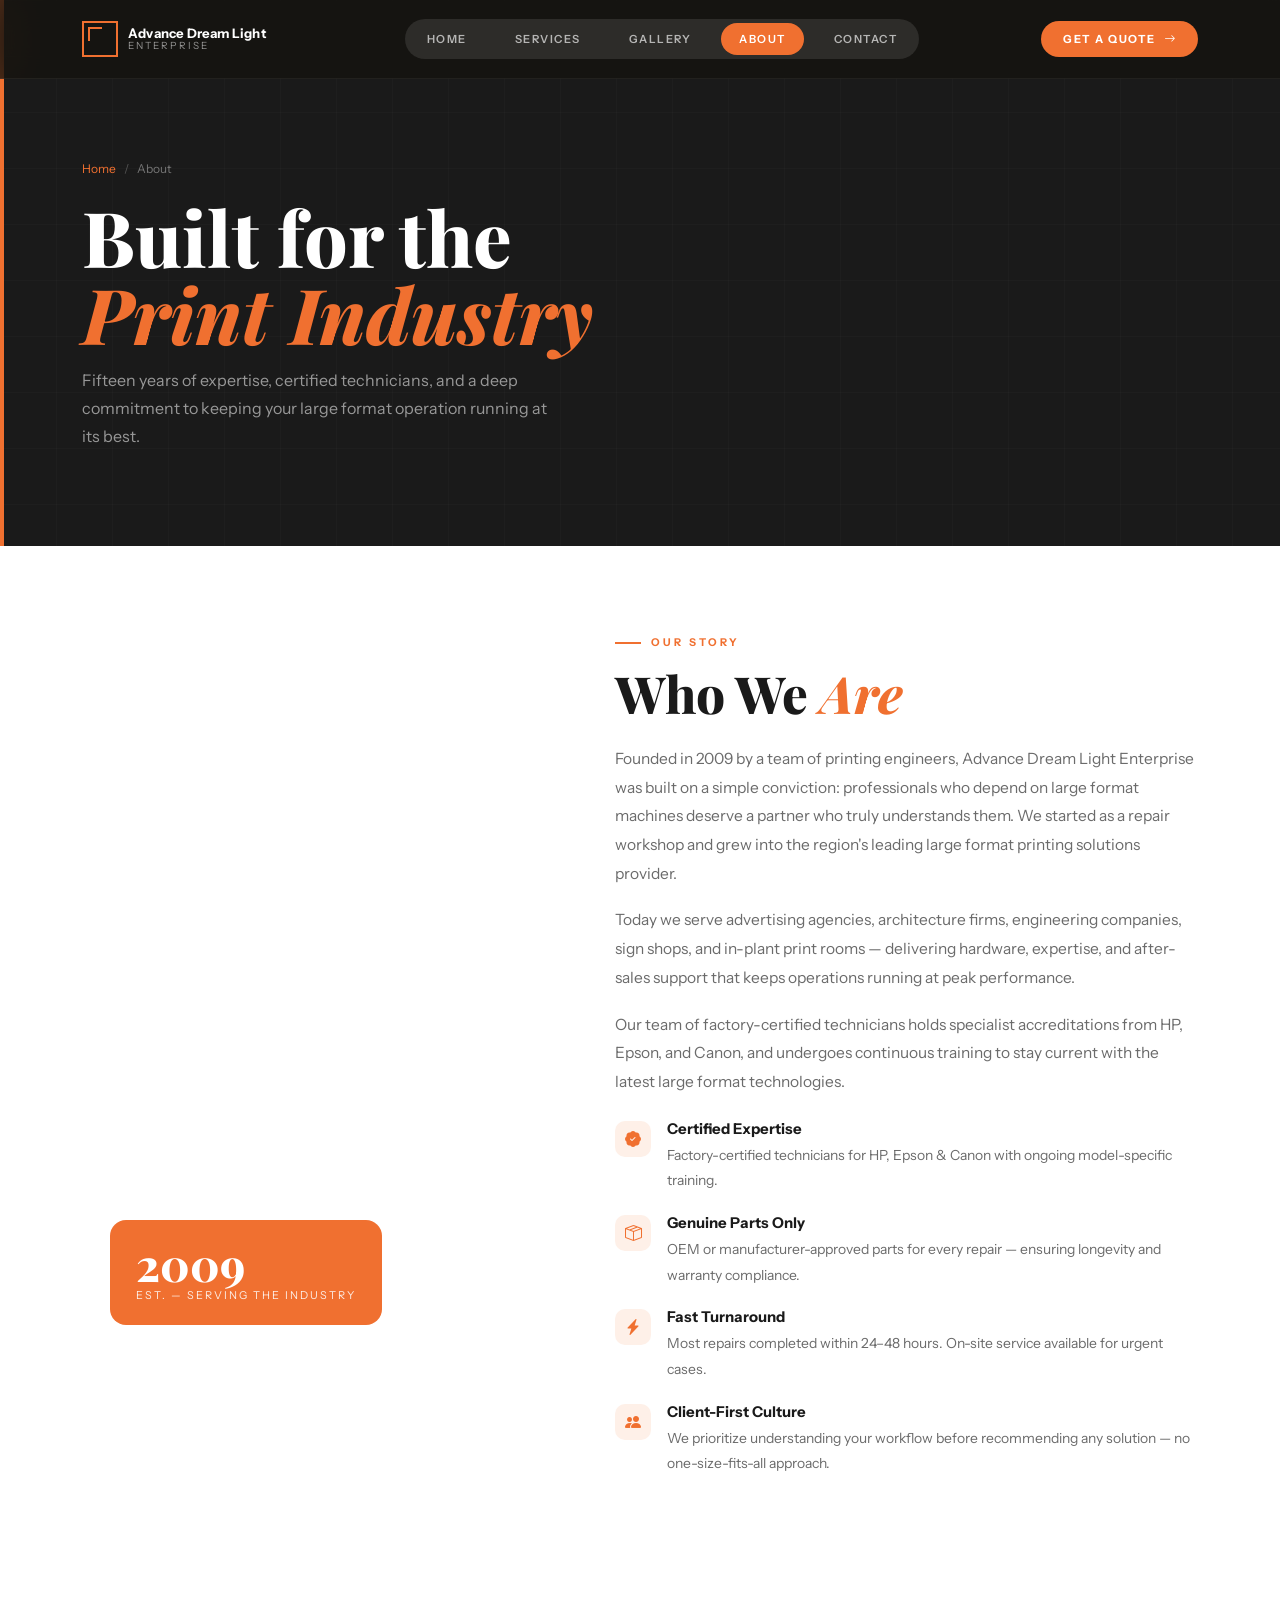
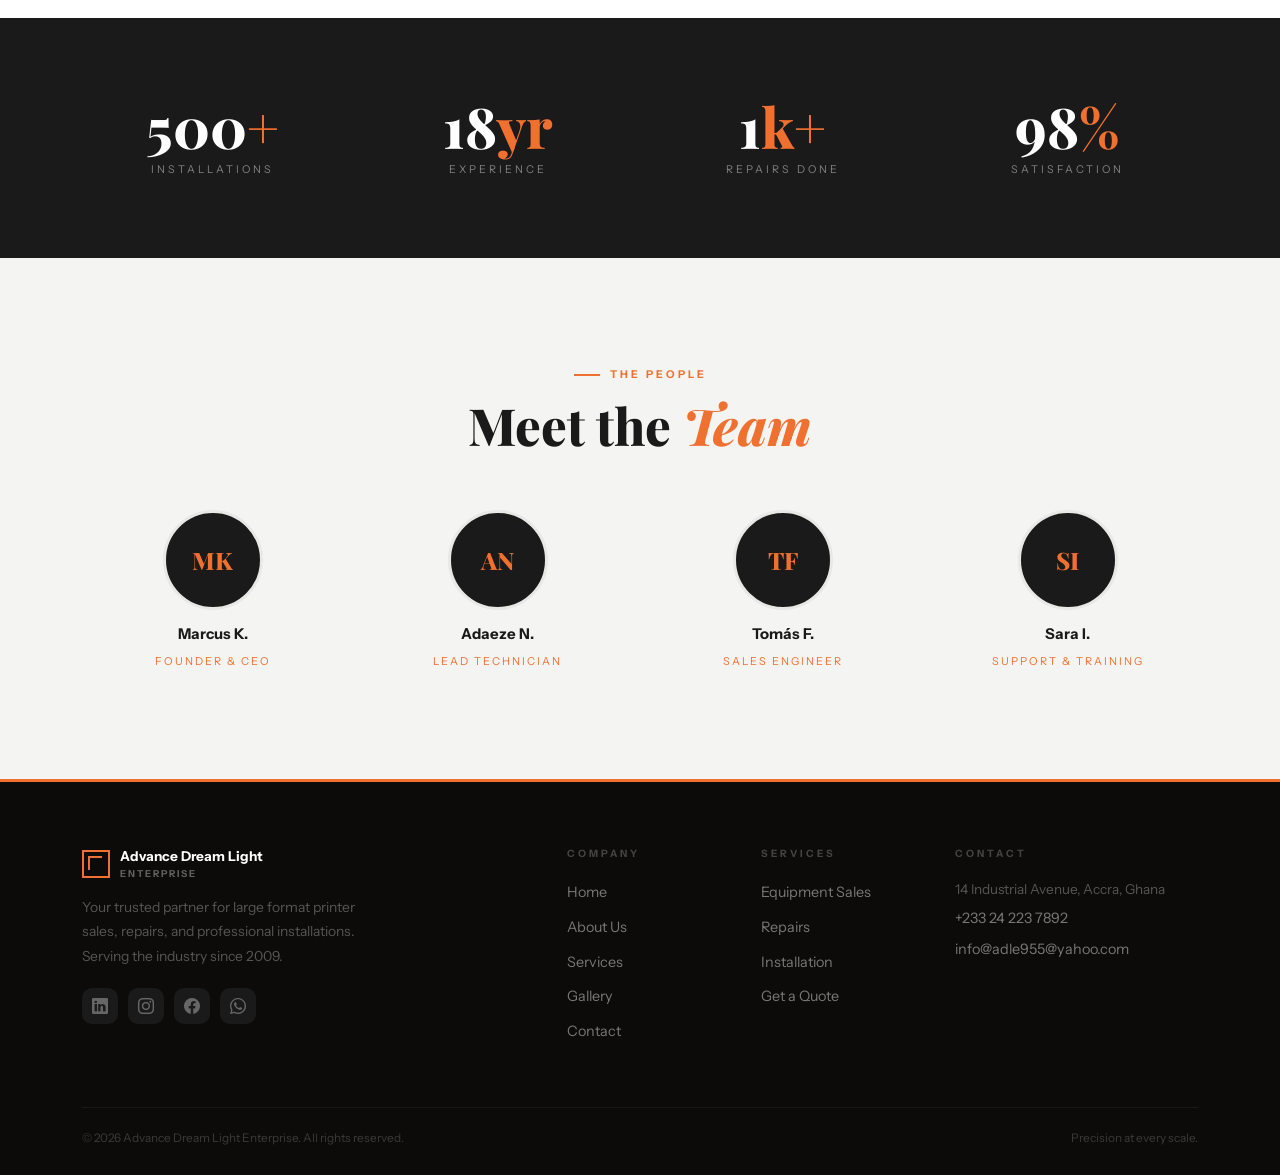
==== about.html @ 65f983d9 "first" ====
<!DOCTYPE html>
<html lang="en">
<head>
  <meta charset="UTF-8" />
  <meta name="viewport" content="width=device-width, initial-scale=1.0"/>
  <title>About — Advance Dream Light Enterprise</title>
  <link href="https://cdn.jsdelivr.net/npm/bootstrap@5.3.3/dist/css/bootstrap.min.css" rel="stylesheet"/>
  <link href="https://fonts.googleapis.com/css2?family=Playfair+Display:ital,wght@0,700;0,800;1,700;1,800&family=Instrument+Sans:wght@400;500;600;700&display=swap" rel="stylesheet"/>
  <link href="https://cdn.jsdelivr.net/npm/bootstrap-icons@1.11.3/font/bootstrap-icons.css" rel="stylesheet"/>
  <link rel="stylesheet" href="style.css"/>
  
</head>
<body>

  <!-- NAVBAR -->
  <nav class="navbar navbar-expand-lg" id="mainNav">
    <div class="container">
      <a class="navbar-brand" href="index.html">
        <div class="brand-icon"></div>
        <div>
          <span class="brand-name-line1">Advance Dream Light</span>
          <span class="brand-name-line2">Enterprise</span>
        </div>
      </a>
      <button class="navbar-toggler" type="button" data-bs-toggle="collapse" data-bs-target="#navMenu">
        <span class="navbar-toggler-icon"></span>
      </button>
      <div class="collapse navbar-collapse justify-content-center" id="navMenu">
        <div class="nav-pill-wrap">
          <a class="nav-link" href="index.html">Home</a>
          <a class="nav-link" href="services.html">Services</a>
          <a class="nav-link" href="gallery.html">Gallery</a>
          <a class="nav-link active" href="about.html">About</a>
          <a class="nav-link" href="contact.html">Contact</a>
        </div>
      </div>
      <div class="d-none d-lg-block">
        <a href="contact.html" class="btn-quote">Get a Quote <i class="bi bi-arrow-right"></i></a>
      </div>
    </div>
  </nav>

  <!-- PAGE HEADER -->
  <div class="page-header">
    <div class="container">
      <nav aria-label="breadcrumb">
        <ol class="breadcrumb">
          <li class="breadcrumb-item"><a href="index.html">Home</a></li>
          <li class="breadcrumb-item active">About</li>
        </ol>
      </nav>
      <h1>Built for the<br><em>Print Industry</em></h1>
      <p>Fifteen years of expertise, certified technicians, and a deep commitment to keeping your large format operation running at its best.</p>
    </div>
  </div>

  <!-- ABOUT SECTION -->
  <section class="about-section">
    <div class="container">
      <div class="row g-5 align-items-center">
        <div class="col-lg-5">
          <div style="position:relative;">
            <div class="about-photo-placeholder"></div>
            <div class="about-float">
              <div class="big">2009</div>
              <div class="small">Est. — Serving the industry</div>
            </div>
          </div>
        </div>
        <div class="col-lg-7">
          <div class="about-body">
            <div class="section-tag fade-in">Our Story</div>
            <h2 class="section-title fade-in">Who We <em>Are</em></h2>
            <p class="mt-4 fade-in">Founded in 2009 by a team of printing engineers, Advance Dream Light Enterprise was built on a simple conviction: professionals who depend on large format machines deserve a partner who truly understands them. We started as a repair workshop and grew into the region's leading large format printing solutions provider.</p>
            <p class="fade-in">Today we serve advertising agencies, architecture firms, engineering companies, sign shops, and in-plant print rooms — delivering hardware, expertise, and after-sales support that keeps operations running at peak performance.</p>
            <p class="fade-in">Our team of factory-certified technicians holds specialist accreditations from HP, Epson, and Canon, and undergoes continuous training to stay current with the latest large format technologies.</p>
            <div class="mt-4">
              <div class="value-item fade-in">
                <div class="vi-dot"><i class="bi bi-patch-check-fill"></i></div>
                <div><h5>Certified Expertise</h5><p>Factory-certified technicians for HP, Epson &amp; Canon with ongoing model-specific training.</p></div>
              </div>
              <div class="value-item fade-in">
                <div class="vi-dot"><i class="bi bi-box-seam"></i></div>
                <div><h5>Genuine Parts Only</h5><p>OEM or manufacturer-approved parts for every repair — ensuring longevity and warranty compliance.</p></div>
              </div>
              <div class="value-item fade-in">
                <div class="vi-dot"><i class="bi bi-lightning-charge-fill"></i></div>
                <div><h5>Fast Turnaround</h5><p>Most repairs completed within 24–48 hours. On-site service available for urgent cases.</p></div>
              </div>
              <div class="value-item fade-in">
                <div class="vi-dot"><i class="bi bi-people-fill"></i></div>
                <div><h5>Client-First Culture</h5><p>We prioritize understanding your workflow before recommending any solution — no one-size-fits-all approach.</p></div>
              </div>
            </div>
          </div>
        </div>
      </div>
    </div>
  </section>

  <!-- COUNTER STRIP -->
  <div class="counter-strip">
    <div class="container">
      <div class="row g-4">
        <div class="col-6 col-md-3">
          <div class="counter-item"><div class="counter-num">500<span>+</span></div><div class="counter-label">Installations</div></div>
        </div>
        <div class="col-6 col-md-3">
          <div class="counter-item"><div class="counter-num">18<span>yr</span></div><div class="counter-label">Experience</div></div>
        </div>
        <div class="col-6 col-md-3">
          <div class="counter-item"><div class="counter-num">1<span>k+</span></div><div class="counter-label">Repairs Done</div></div>
        </div>
        <div class="col-6 col-md-3">
          <div class="counter-item"><div class="counter-num">98<span>%</span></div><div class="counter-label">Satisfaction</div></div>
        </div>
      </div>
    </div>
  </div>

  <!-- TEAM -->
  <section style="padding:100px 0;background:var(--light);">
    <div class="container">
      <div class="text-center mb-5">
        <div class="section-tag justify-content-center fade-in">The People</div>
        <h2 class="section-title fade-in">Meet the <em>Team</em></h2>
      </div>
      <div class="row g-4">
        <div class="col-6 col-md-3"><div class="team-card fade-in"><div class="team-avatar">MK</div><h5>Marcus K.</h5><span>Founder &amp; CEO</span></div></div>
        <div class="col-6 col-md-3"><div class="team-card fade-in" style="transition-delay:.1s"><div class="team-avatar">AN</div><h5>Adaeze N.</h5><span>Lead Technician</span></div></div>
        <div class="col-6 col-md-3"><div class="team-card fade-in" style="transition-delay:.2s"><div class="team-avatar">TF</div><h5>Tomás F.</h5><span>Sales Engineer</span></div></div>
        <div class="col-6 col-md-3"><div class="team-card fade-in" style="transition-delay:.3s"><div class="team-avatar">SI</div><h5>Sara I.</h5><span>Support &amp; Training</span></div></div>
      </div>
    </div>
  </section>

  <!-- FOOTER -->
  <footer>
    <div class="container">
      <div class="row g-5">
        <div class="col-lg-4">
          <div class="footer-brand">
            <div class="brand-icon" style="width:28px;height:28px;"></div>
            <div>
              <div style="font-size:0.85rem;font-weight:700;color:var(--white);">Advance Dream Light</div>
              <div style="font-size:0.6rem;letter-spacing:2px;text-transform:uppercase;color:rgba(255,255,255,0.35);">Enterprise</div>
            </div>
          </div>
          <p class="sub">Your trusted partner for large format printer sales, repairs, and professional installations. Serving the industry since 2009.</p>
          <div class="social-row">
            <a href="#" class="soc"><i class="bi bi-linkedin"></i></a>
            <a href="#" class="soc"><i class="bi bi-instagram"></i></a>
            <a href="#" class="soc"><i class="bi bi-facebook"></i></a>
            <a href="#" class="soc"><i class="bi bi-whatsapp"></i></a>
          </div>
        </div>
        <div class="col-6 col-lg-2 offset-lg-1">
          <div class="f-head">Company</div>
          <ul class="f-links">
            <li><a href="index.html">Home</a></li>
            <li><a href="about.html">About Us</a></li>
            <li><a href="services.html">Services</a></li>
            <li><a href="gallery.html">Gallery</a></li>
            <li><a href="contact.html">Contact</a></li>
          </ul>
        </div>
        <div class="col-6 col-lg-2">
          <div class="f-head">Services</div>
          <ul class="f-links">
            <li><a href="services.html">Equipment Sales</a></li>
            <li><a href="services.html">Repairs</a></li>
            <li><a href="services.html">Installation</a></li>
            <li><a href="contact.html">Get a Quote</a></li>
          </ul>
        </div>
        <div class="col-lg-3">
          <div class="f-head">Contact</div>
          <ul class="f-links" style="font-size:.85rem;">
            <li style="color:#555;margin-bottom:8px;">14 Industrial Avenue, Accra, Ghana</li>
            <li><a href="tel:+233242237892">+233 24 223 7892</a></li>
            <li><a href="mailto:info@adle955@yahoo.com">info@adle955@yahoo.com</a></li>
          </ul>
        </div>
      </div>
      <div class="footer-bottom">
        <p>&copy; 2026 Advance Dream Light Enterprise. All rights reserved.</p>
        <p>Precision at every scale.</p>
      </div>
    </div>
  </footer>

  <script src="https://cdn.jsdelivr.net/npm/bootstrap@5.3.3/dist/js/bootstrap.bundle.min.js"></script>
  <script src="script.js"></script>
</body>
</html>
---- style.css ----
/* =========================================================
   Advance Dream Light Enterprise — Shared Stylesheet
   ========================================================= */

:root {
  --orange: #f07030;
  --orange-dark: #d95e1e;
  --ink: #1a1a1a;
  --white: #ffffff;
  --light: #f4f4f2;
  --mid: #6b6b6b;
}

*, *::before, *::after { box-sizing: border-box; margin: 0; padding: 0; }
html { scroll-behavior: smooth; }
body {
  font-family: 'Instrument Sans', sans-serif;
  background: var(--light);
  color: var(--ink);
  overflow-x: hidden;
}

/* ── NAVBAR ────────────────────────────────────────── */
.navbar {
  position: fixed; top: 0; left: 0; right: 0; z-index: 1000;
  padding: 16px 0;
  background: rgba(20,18,15,0.72);
  backdrop-filter: blur(20px);
  -webkit-backdrop-filter: blur(20px);
  border-bottom: 1px solid rgba(255,255,255,0.06);
  transition: background 0.3s;
}
.navbar.scrolled { background: rgba(15,12,9,0.97); }
.navbar-brand {
  font-family: 'Instrument Sans', sans-serif;
  font-weight: 700; font-size: 1rem;
  color: var(--white) !important;
  display: flex; align-items: center; gap: 10px;
  letter-spacing: 0.2px; line-height: 1.2;
}
.brand-name-line1 { display: block; font-size: 0.82rem; font-weight: 700; line-height: 1.1; }
.brand-name-line2 { display: block; font-size: 0.62rem; font-weight: 400; letter-spacing: 2px; text-transform: uppercase; color: rgba(255,255,255,0.55); }
.brand-icon {
  width: 36px; height: 36px; flex-shrink: 0;
  border: 2px solid var(--orange);
  display: flex; align-items: center; justify-content: center;
  position: relative;
}
.brand-icon::before {
  content: '';
  position: absolute;
  width: 14px; height: 14px;
  border-top: 2px solid var(--orange);
  border-left: 2px solid var(--orange);
  top: 4px; left: 4px;
}
.nav-pill-wrap {
  background: rgba(255,255,255,0.1);
  border-radius: 100px; padding: 4px;
  display: flex; gap: 2px; flex-wrap: wrap;
}
.nav-pill-wrap .nav-link {
  font-size: 0.7rem; font-weight: 600; letter-spacing: 1.5px;
  text-transform: uppercase; color: rgba(255,255,255,0.65) !important;
  padding: 8px 18px !important; border-radius: 100px; transition: all 0.2s;
}
.nav-pill-wrap .nav-link:hover,
.nav-pill-wrap .nav-link.active { background: var(--orange); color: var(--white) !important; }
.btn-quote {
  background: var(--orange); color: var(--white); border: none;
  padding: 10px 22px; border-radius: 100px;
  font-size: 0.7rem; font-weight: 700; letter-spacing: 1.5px; text-transform: uppercase;
  cursor: pointer; transition: background 0.2s, transform 0.15s; text-decoration: none;
  display: inline-flex; align-items: center; gap: 8px; white-space: nowrap;
}
.btn-quote:hover { background: var(--orange-dark); color: var(--white); transform: translateY(-1px); }
.navbar-toggler { border-color: rgba(255,255,255,0.3); }
.navbar-toggler-icon { filter: invert(1); }

/* ── SECTION HELPERS ───────────────────────────────── */
.section-tag {
  display: inline-flex; align-items: center; gap: 10px;
  font-size: 0.67rem; font-weight: 700; letter-spacing: 3px;
  text-transform: uppercase; color: var(--orange); margin-bottom: 14px;
}
.section-tag::before { content: ''; width: 26px; height: 2px; background: var(--orange); display: inline-block; }
.section-title {
  font-family: 'Playfair Display', serif;
  font-size: clamp(2.2rem, 4vw, 3.2rem);
  font-weight: 800; line-height: 1.1; color: var(--ink);
}
.section-title em { font-style: italic; color: var(--orange); }

/* ── TICKER ────────────────────────────────────────── */
.ticker-wrap { background: var(--orange); overflow: hidden; padding: 13px 0; white-space: nowrap; }
.ticker-inner { display: inline-block; animation: ticker 35s linear infinite; }
.ticker-inner span {
  font-size: 0.67rem; font-weight: 700; letter-spacing: 3px;
  text-transform: uppercase; color: var(--white); padding: 0 32px;
}
.ticker-inner span::before { content: "✦"; margin-right: 32px; }
@keyframes ticker { from { transform: translateX(0); } to { transform: translateX(-50%); } }

/* ── ANIMATIONS ────────────────────────────────────── */
.fade-in { opacity: 0; transform: translateY(26px); transition: opacity 0.65s ease, transform 0.65s ease; }
.fade-in.visible { opacity: 1; transform: translateY(0); }

/* ── PAGE HEADER (inner pages) ─────────────────────── */
.page-header {
  background: var(--ink);
  padding: 160px 0 80px;
  position: relative; overflow: hidden;
}
.page-header::before {
  content: '';
  position: absolute; inset: 0;
  background-image: linear-gradient(to right, rgba(255,255,255,0.02) 1px, transparent 1px),
                    linear-gradient(to bottom, rgba(255,255,255,0.02) 1px, transparent 1px);
  background-size: 56px 56px;
}
.page-header::after {
  content: '';
  position: absolute; left: 0; top: 0; bottom: 0; width: 4px;
  background: var(--orange);
}
.page-header h1 {
  font-family: 'Playfair Display', serif;
  font-size: clamp(2.8rem, 6vw, 5rem);
  font-weight: 800; color: var(--white); line-height: 1.0;
  position: relative; z-index: 1;
}
.page-header h1 em { font-style: italic; color: var(--orange); }
.page-header p {
  color: rgba(255,255,255,0.55); font-size: 1rem; max-width: 480px;
  line-height: 1.75; margin-top: 14px; position: relative; z-index: 1;
}
.page-header .breadcrumb {
  position: relative; z-index: 1; margin-bottom: 20px;
}
.page-header .breadcrumb-item a { color: var(--orange); text-decoration: none; font-size: 0.75rem; }
.page-header .breadcrumb-item, .page-header .breadcrumb-item.active { color: rgba(255,255,255,0.4); font-size: 0.75rem; }
.page-header .breadcrumb-item + .breadcrumb-item::before { color: rgba(255,255,255,0.25); }

/* ── BRANDS SECTION ────────────────────────────────── */
.brands-section { background: var(--ink); padding: 72px 0; }
.brand-logo {
  text-align: center; opacity: 0.28; transition: opacity 0.3s; padding: 16px;
  font-family: 'Playfair Display', serif; font-size: 1.5rem; font-weight: 800;
  letter-spacing: 2px; color: var(--white); cursor: default;
}
.brand-logo:hover { opacity: 1; }

/* ── FOOTER ────────────────────────────────────────── */
footer { background: #0d0b09; padding: 64px 0 28px; border-top: 3px solid var(--orange); }
.footer-brand { font-family: 'Instrument Sans', sans-serif; font-size: 0.95rem; font-weight: 700; color: var(--white); display: flex; align-items: center; gap: 10px; }
footer p.sub { color: #555; font-size: 0.87rem; line-height: 1.75; max-width: 280px; margin-top: 14px; }
.f-head { font-size: 0.63rem; font-weight: 700; letter-spacing: 3px; text-transform: uppercase; color: #444; margin-bottom: 18px; }
.f-links { list-style: none; padding: 0; }
.f-links li { margin-bottom: 10px; }
.f-links a { color: #777; text-decoration: none; font-size: 0.9rem; transition: color 0.2s; }
.f-links a:hover { color: var(--orange); }
.social-row { display: flex; gap: 10px; margin-top: 20px; }
.soc { width: 36px; height: 36px; border-radius: 10px; background: #1a1a1a; display: flex; align-items: center; justify-content: center; color: #666; text-decoration: none; transition: background 0.2s, color 0.2s; }
.soc:hover { background: var(--orange); color: #fff; }
.footer-bottom { border-top: 1px solid #181818; margin-top: 48px; padding-top: 22px; display: flex; justify-content: space-between; align-items: center; flex-wrap: wrap; gap: 12px; }
.footer-bottom p { font-size: 0.74rem; color: #3a3a3a; margin: 0; }

/* ── SHARED COMPONENTS ─────────────────────────────── */
.check-list { list-style: none; padding: 0; }
.check-list li { display: flex; align-items: flex-start; gap: 12px; padding: 11px 0; border-bottom: 1px solid #f0ede8; font-size: 0.93rem; color: var(--ink); }
.check-list li:last-child { border-bottom: none; }
.check-list li i { color: var(--orange); font-size: 1rem; flex-shrink: 0; margin-top: 2px; }
.feature-pill {
  display: inline-flex; align-items: center; gap: 8px; background: #fef0e8;
  border-radius: 100px; padding: 8px 18px; font-size: 0.78rem; font-weight: 600;
  color: var(--orange); margin: 6px 4px;
}
.btn-primary-orange {
  background: var(--orange); color: var(--white); border: none;
  padding: 14px 36px; border-radius: 100px;
  font-size: 0.78rem; font-weight: 700; letter-spacing: 1.5px; text-transform: uppercase;
  cursor: pointer; transition: background 0.2s, transform 0.15s; text-decoration: none; display: inline-block;
}
.btn-primary-orange:hover { background: var(--orange-dark); color: var(--white); transform: translateY(-2px); }

@media (max-width: 768px) {
  .footer-bottom { flex-direction: column; text-align: center; }
  .nav-pill-wrap { background: transparent; padding: 0; }
  .nav-pill-wrap .nav-link { padding: 10px 14px !important; }
}

/* HOME */
/* ── HERO ── */
  .nav-pill-wrap{
  display: flex;
  gap: 12px;
}

/* Mobile view */
@media (max-width: 768px) {
  .nav-pill-wrap{
    flex-direction: column;
    width: 100%;
    text-align: center;
    margin-top: 15px;
  }

  .nav-link{
    width: 100%;
    padding: 10px 0;
  }
}
    .hero {
      position: relative; min-height: 100vh;
      display: flex; flex-direction: column; justify-content: flex-end; overflow: hidden;
    }
    .hero-bg {
      position: absolute; inset: 0;
      background: url('/assets/img/geri-sakti-CYrYxz-uvE4-unsplash.jpg') center center / cover no-repeat;
      animation: slow-zoom 20s ease-in-out infinite alternate;
    }
    @keyframes slow-zoom { from { transform: scale(1.04); } to { transform: scale(1.0); } }
    .hero-overlay {
      position: absolute; inset: 0;
      background: linear-gradient(to bottom, rgba(10,8,5,0.40) 0%, rgba(10,8,5,0.08) 28%, rgba(10,8,5,0.50) 65%, rgba(10,8,5,0.88) 100%);
    }
    .hero-content { position: relative; z-index: 2; padding: 200px 0 72px; }
    .hero h1 {
      font-family: 'Playfair Display', serif;
      font-size: clamp(3.8rem, 8vw, 7.5rem);
      font-weight: 800; color: var(--white); line-height: 1.02; letter-spacing: -1px;
    }
    .hero h1 em { font-style: italic; font-weight: 700; }
    .hero-sub { color: rgba(255,255,255,0.68); font-size: 1.05rem; max-width: 440px; line-height: 1.72; margin-top: 20px; }
    .hero-actions { margin-top: 36px; display: flex; gap: 14px; flex-wrap: wrap; align-items: center; }
    .btn-hero-ghost {
      background: transparent; color: var(--white);
      border: 1.5px solid rgba(255,255,255,0.42);
      padding: 14px 36px; border-radius: 100px;
      font-size: 0.78rem; font-weight: 600; letter-spacing: 1.5px; text-transform: uppercase;
      transition: border-color 0.2s; text-decoration: none; display: inline-block;
    }
    .btn-hero-ghost:hover { border-color: var(--white); color: var(--white); }
    /* Stat cards */
    .hero-stats-row { position: relative; z-index: 2; padding: 0 0 56px; }
    .stat-card { border-radius: 18px; padding: 26px 30px; display: flex; flex-direction: column; min-width: 150px; }
    .stat-card.dark { background: rgba(22,18,14,0.85); backdrop-filter: blur(14px); }
    .stat-card.light { background: rgba(255,255,255,0.97); }
    .stat-num { font-family: 'Playfair Display', serif; font-size: 2.7rem; font-weight: 800; line-height: 1; color: var(--white); }
    .stat-card.light .stat-num { color: var(--ink); }
    .stat-num sup { font-size: 1.3rem; vertical-align: super; }
    .stat-label { font-size: 0.67rem; font-weight: 600; letter-spacing: 1.5px; text-transform: uppercase; margin-top: 6px; color: rgba(255,255,255,0.5); }
    .stat-card.light .stat-label { color: var(--mid); }
    /* Services preview */
    .services-section { padding: 110px 0; background: #f4f4f2; }
    .service-card {
      background: var(--white); border-radius: 16px; padding: 44px 36px;
      height: 100%; position: relative; overflow: hidden;
      transition: transform 0.3s, box-shadow 0.3s; border: 1px solid #e8e8e4;
    }
    .service-card:hover { transform: translateY(-6px); box-shadow: 0 24px 64px rgba(0,0,0,0.10); }
    .service-card::after {
      content: ''; position: absolute; bottom: 0; left: 0; right: 0; height: 4px;
      background: var(--orange); transform: scaleX(0); transform-origin: left; transition: transform 0.35s ease;
    }
    .service-card:hover::after { transform: scaleX(1); }
    .svc-icon { width: 52px; height: 52px; background: #fef0e8; border-radius: 12px; display: flex; align-items: center; justify-content: center; margin-bottom: 24px; }
    .svc-icon i { font-size: 1.4rem; color: var(--orange); }
    .svc-num { position: absolute; top: 22px; right: 26px; font-family: 'Playfair Display', serif; font-size: 4.5rem; font-weight: 800; color: #f0ede8; line-height: 1; }
    .service-card h3 { font-family: 'Playfair Display', serif; font-size: 1.5rem; font-weight: 700; margin-bottom: 14px; }
    .service-card p { color: var(--mid); font-size: 0.93rem; line-height: 1.75; }
    .svc-link { display: inline-flex; align-items: center; gap: 8px; margin-top: 24px; font-size: 0.7rem; font-weight: 700; letter-spacing: 2px; text-transform: uppercase; color: var(--ink); text-decoration: none; transition: gap 0.2s, color 0.2s; }
    .svc-link:hover { color: var(--orange); gap: 14px; }
    @media (max-width: 768px) { .hero h1 { font-size: 3.5rem; } }

    /* ABOUT */
     .about-section { padding: 80px 0 120px; background: var(--white); }
    .about-photo-placeholder {
      width: 100%; aspect-ratio: 3/4;
      background: url('https://images.unsplash.com/photo-1558618666-fcd25c85cd64?w=800&q=80&fit=crop') center/cover no-repeat;
      border-radius: 20px; position: relative;
    }
    .about-float {
      position: absolute; bottom: 28px; left: 28px;
      background: var(--orange); border-radius: 16px;
      padding: 22px 26px; color: var(--white);
    }
    .about-float .big { font-family: 'Playfair Display', serif; font-size: 2.8rem; font-weight: 800; line-height: 1; }
    .about-float .small { font-size: 0.68rem; letter-spacing: 2px; text-transform: uppercase; opacity: 0.88; }
    .about-body { padding-left: 48px; }
    .about-body p { color: var(--mid); line-height: 1.85; font-size: 0.97rem; margin-bottom: 18px; }
    .value-item { display: flex; align-items: flex-start; gap: 16px; margin-bottom: 22px; }
    .vi-dot { width: 36px; height: 36px; background: #fef0e8; border-radius: 10px; display: flex; align-items: center; justify-content: center; flex-shrink: 0; }
    .vi-dot i { color: var(--orange); font-size: 1rem; }
    .value-item h5 { font-weight: 700; font-size: 0.93rem; margin-bottom: 3px; }
    .value-item p { font-size: 0.87rem; color: var(--mid); margin: 0; }
    .team-avatar { width: 100px; height: 100px; border-radius: 50%; background: var(--ink); display: flex; align-items: center; justify-content: center; font-family: 'Playfair Display', serif; font-size: 1.5rem; font-weight: 800; color: var(--orange); margin: 0 auto 16px; border: 3px solid #e8e8e4; }
    .team-card { text-align: center; padding: 8px; transition: transform 0.3s; }
    .team-card:hover { transform: translateY(-5px); }
    .team-card h5 { font-weight: 700; font-size: 0.93rem; margin-bottom: 4px; }
    .team-card span { font-size: 0.68rem; letter-spacing: 2px; text-transform: uppercase; color: var(--orange); }
    .counter-strip { background: var(--ink); padding: 60px 0; }
    .counter-item { text-align: center; padding: 20px; }
    .counter-num { font-family: 'Playfair Display', serif; font-size: 3.5rem; font-weight: 800; color: var(--white); line-height: 1; }
    .counter-num span { color: var(--orange); }
    .counter-label { font-size: 0.67rem; letter-spacing: 3px; text-transform: uppercase; color: rgba(255,255,255,0.45); margin-top: 8px; }
    @media (max-width: 768px) { .about-body { padding-left: 0; padding-top: 60px; } .about-photo-placeholder { aspect-ratio: 4/3; } }

    /* SERVICES */
     .services-full-section { padding: 80px 0 120px; background: #f4f4f2; }
    .svc-row { background: var(--white); border-radius: 20px; padding: 56px; margin-bottom: 28px; }
    .svc-row h3 { font-family: 'Playfair Display', serif; font-size: 2rem; font-weight: 800; margin-bottom: 16px; }
    .svc-row p { color: var(--mid); line-height: 1.8; }
    .cta-banner { background: var(--ink); border-radius: 20px; padding: 64px; color: var(--white); text-align: center; margin-top: 28px; }
    .cta-banner h2 { font-family: 'Playfair Display', serif; font-size: 2.5rem; font-weight: 800; margin-bottom: 12px; }
    .cta-banner p { color: rgba(255,255,255,0.55); max-width: 460px; margin: 0 auto 32px; }
    @media (max-width: 768px) { .svc-row { padding: 32px 24px; } .cta-banner { padding: 40px 24px; } }

    /* CONTACT */
      .contact-section { padding: 80px 0 120px; background: var(--white); }
    .contact-info { background: var(--ink); border-radius: 20px; padding: 56px 48px; color: var(--white); height: 100%; }
    .contact-info h2 { font-family: 'Playfair Display', serif; font-size: 2rem; font-weight: 800; margin-bottom: 8px; }
    .contact-info > p { color: rgba(255,255,255,0.5); font-size: 0.95rem; line-height: 1.7; margin-bottom: 40px; }
    .c-detail { display: flex; align-items: flex-start; gap: 18px; margin-bottom: 26px; }
    .c-icon { width: 44px; height: 44px; background: rgba(240,112,48,0.15); border-radius: 12px; display: flex; align-items: center; justify-content: center; flex-shrink: 0; }
    .c-icon i { color: var(--orange); font-size: 1.1rem; }
    .c-detail h6 { font-size: 0.6rem; letter-spacing: 2px; text-transform: uppercase; color: rgba(255,255,255,0.38); margin-bottom: 4px; }
    .c-detail p { color: var(--white); margin: 0; font-size: 0.92rem; line-height: 1.5; }
    .contact-form-wrap { background: #f4f4f2; border-radius: 20px; padding: 56px 48px; }
    .contact-form-wrap h3 { font-family: 'Playfair Display', serif; font-size: 1.8rem; font-weight: 800; margin-bottom: 32px; }
    .form-label { font-size: 0.66rem; font-weight: 700; letter-spacing: 2px; text-transform: uppercase; color: var(--mid); margin-bottom: 8px; }
    .form-control, .form-select {
      border: 1.5px solid #e0ddd8; border-radius: 10px; padding: 13px 16px;
      font-family: 'Instrument Sans', sans-serif; font-size: 0.93rem;
      background: var(--white); color: var(--ink); transition: border-color 0.2s;
    }
    .form-control:focus, .form-select:focus { border-color: var(--orange); box-shadow: none; background: var(--white); }
    textarea.form-control { resize: none; }
    .btn-send {
      background: var(--orange); color: var(--white); border: none;
      padding: 14px 40px; border-radius: 100px; width: 100%;
      font-size: 0.78rem; font-weight: 700; letter-spacing: 2px; text-transform: uppercase;
      cursor: pointer; transition: background 0.2s;
    }
    .btn-send:hover { background: var(--orange-dark); color: var(--white); }
    .success-msg {
      display: none; background: #1a8c3e; color: #fff; padding: 14px; border-radius: 10px;
      text-align: center; font-size: 0.76rem; letter-spacing: 1.5px; text-transform: uppercase; margin-top: 14px;
    }
    .map-block {
      background: var(--light); border-radius: 20px; height: 320px;
      display: flex; align-items: center; justify-content: center;
      margin-top: 48px; position: relative; overflow: hidden;
    }
    .map-grid {
      position: absolute; inset: 0;
      background-image: linear-gradient(to right, rgba(0,0,0,0.05) 1px, transparent 1px),
                        linear-gradient(to bottom, rgba(0,0,0,0.05) 1px, transparent 1px);
      background-size: 40px 40px;
    }
    .map-pin { text-align: center; z-index: 1; }
    .map-pin i { font-size: 3rem; color: var(--orange); }
    .map-pin p { font-size: 0.75rem; letter-spacing: 2px; text-transform: uppercase; color: var(--mid); margin-top: 8px; }
    @media (max-width: 768px) { .contact-info, .contact-form-wrap { padding: 36px 24px; } }

    /* GALLERY */
      /* Filter pills */
    .filter-bar { padding: 48px 0 36px; background: var(--light); }
    .filter-btn {
      background: var(--white); color: var(--mid); border: 1.5px solid #e0ddd8;
      padding: 10px 24px; border-radius: 100px;
      font-size: 0.72rem; font-weight: 600; letter-spacing: 1.5px; text-transform: uppercase;
      cursor: pointer; transition: all 0.2s; display: inline-block;
    }
    .filter-btn:hover, .filter-btn.active {
      background: var(--orange); color: var(--white); border-color: var(--orange);
    }

    /* Gallery grid */
    .gallery-section { background: var(--light); padding-bottom: 120px; }
    .gallery-grid { columns: 3; column-gap: 20px; }
    @media (max-width: 992px) { .gallery-grid { columns: 2; } }
    @media (max-width: 576px) { .gallery-grid { columns: 1; } }

    .gallery-item {
      break-inside: avoid;
      margin-bottom: 20px;
      position: relative;
      overflow: hidden;
      border-radius: 12px;
      cursor: pointer;
      display: block;
    }
    .gallery-item.hidden { display: none; }

    .gallery-item img {
      width: 100%; display: block;
      border-radius: 12px;
      transition: transform 0.45s ease;
    }
    .gallery-item:hover img { transform: scale(1.05); }
    .gallery-overlay {
      position: absolute; inset: 0; border-radius: 12px;
      background: linear-gradient(to top, rgba(10,8,5,0.85) 0%, rgba(10,8,5,0) 55%);
      opacity: 0; transition: opacity 0.35s;
      display: flex; flex-direction: column; justify-content: flex-end; padding: 24px;
    }
    .gallery-item:hover .gallery-overlay { opacity: 1; }
    .gallery-overlay h5 {
      font-family: 'Playfair Display', serif; font-size: 1rem;
      font-weight: 700; color: var(--white); margin-bottom: 4px;
    }
    .gallery-overlay span {
      font-size: 0.65rem; letter-spacing: 2px; text-transform: uppercase; color: var(--orange);
    }
    .gallery-overlay .zoom-icon {
      position: absolute; top: 20px; right: 20px;
      width: 38px; height: 38px; background: var(--orange); border-radius: 50%;
      display: flex; align-items: center; justify-content: center; color: var(--white); font-size: 1rem;
    }

    /* Lightbox */
    .lightbox-overlay {
      display: none; position: fixed; inset: 0; z-index: 9999;
      background: rgba(5,4,3,0.95); backdrop-filter: blur(8px);
      align-items: center; justify-content: center; padding: 40px;
    }
    .lightbox-overlay.open { display: flex; }
    .lightbox-inner { position: relative; max-width: 900px; width: 100%; }
    .lightbox-inner img { width: 100%; border-radius: 16px; max-height: 80vh; object-fit: contain; }
    .lightbox-caption { color: rgba(255,255,255,0.7); text-align: center; margin-top: 16px; font-size: 0.9rem; }
    .lightbox-close {
      position: absolute; top: -16px; right: -16px;
      width: 40px; height: 40px; background: var(--orange); border-radius: 50%; border: none;
      display: flex; align-items: center; justify-content: center; color: var(--white);
      font-size: 1.2rem; cursor: pointer; transition: background 0.2s;
    }
    .lightbox-close:hover { background: var(--orange-dark); }
    .lightbox-prev, .lightbox-next {
      position: absolute; top: 50%; transform: translateY(-50%);
      width: 44px; height: 44px; background: rgba(255,255,255,0.1); border: none; border-radius: 50%;
      display: flex; align-items: center; justify-content: center; color: var(--white);
      font-size: 1.1rem; cursor: pointer; transition: background 0.2s;
    }
    .lightbox-prev { left: -56px; }
    .lightbox-next { right: -56px; }
    .lightbox-prev:hover, .lightbox-next:hover { background: var(--orange); }
    @media (max-width: 768px) { .lightbox-prev { left: 0; } .lightbox-next { right: 0; } }

    /* No results */
    .no-results { text-align: center; padding: 60px 0; display: none; }
    .no-results i { font-size: 3rem; color: #ddd; margin-bottom: 16px; display: block; }
    .no-results p { color: var(--mid); }
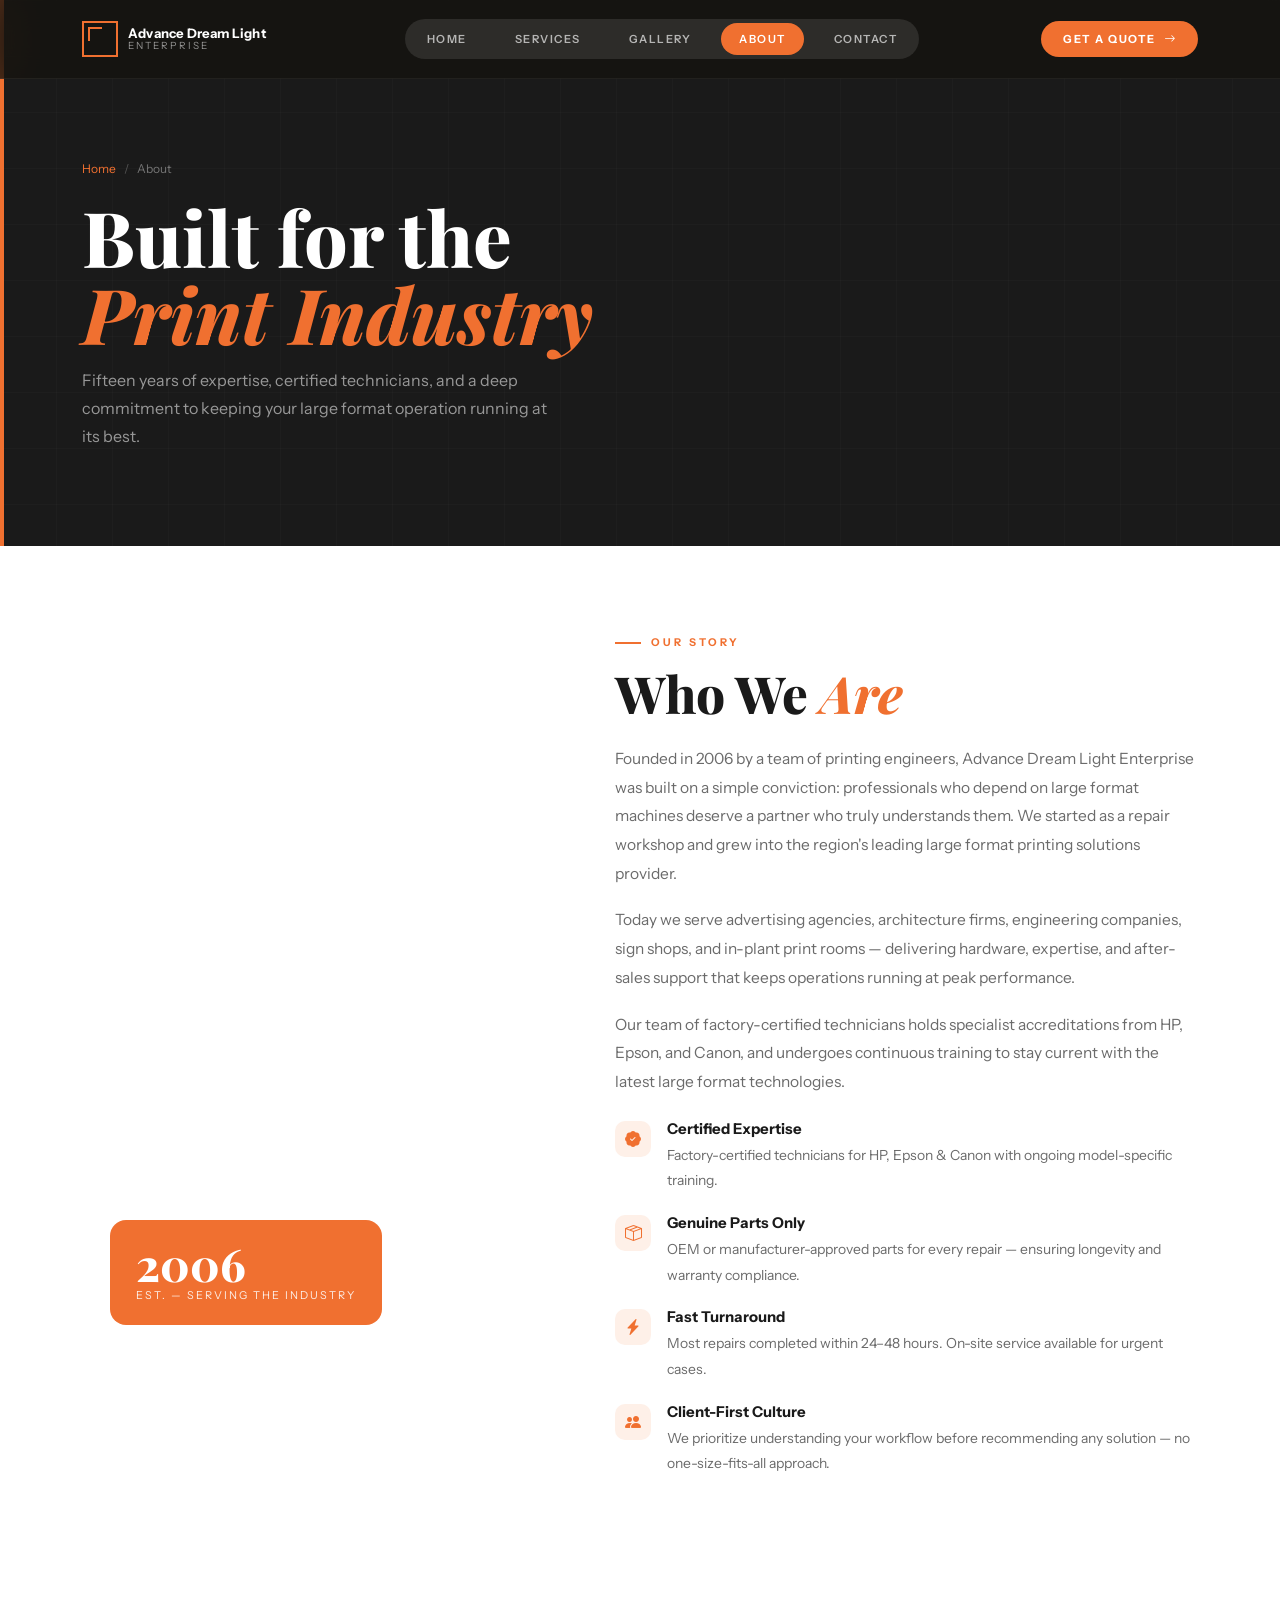
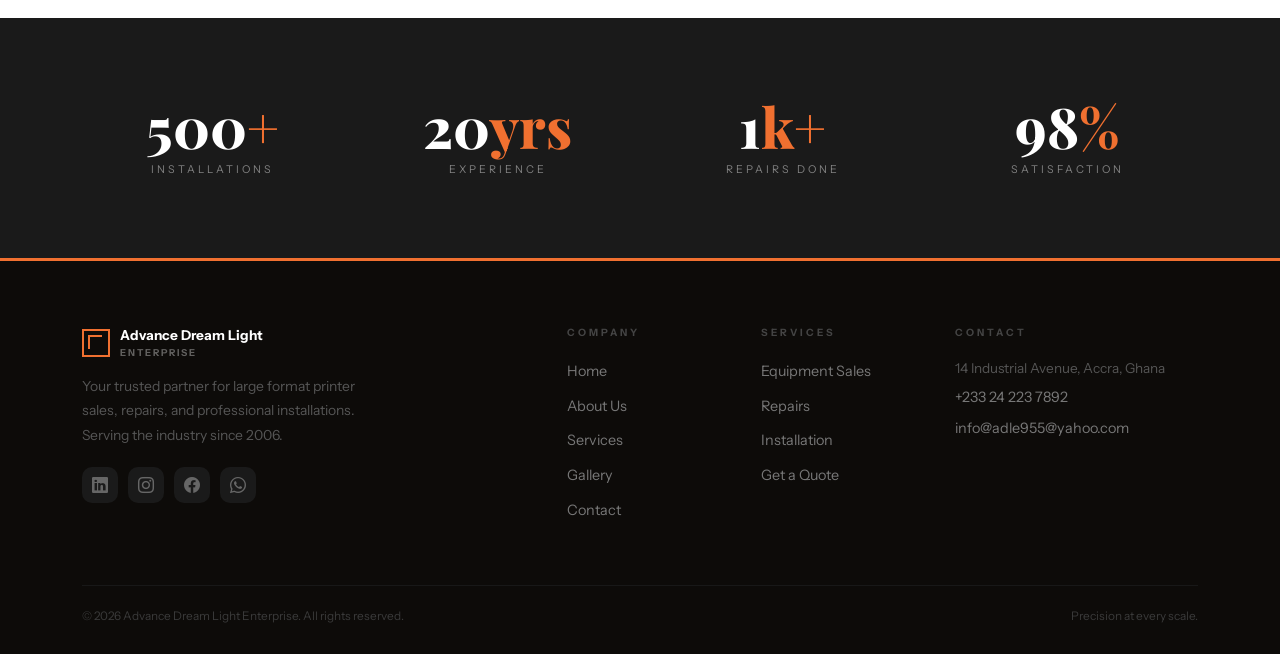
==== commit 1b8992fc: "second" ====
--- a/about.html
+++ b/about.html
@@ -62,7 +62,7 @@
           <div style="position:relative;">
             <div class="about-photo-placeholder"></div>
             <div class="about-float">
-              <div class="big">2009</div>
+              <div class="big">2006</div>
               <div class="small">Est. — Serving the industry</div>
             </div>
           </div>
@@ -71,7 +71,7 @@
           <div class="about-body">
             <div class="section-tag fade-in">Our Story</div>
             <h2 class="section-title fade-in">Who We <em>Are</em></h2>
-            <p class="mt-4 fade-in">Founded in 2009 by a team of printing engineers, Advance Dream Light Enterprise was built on a simple conviction: professionals who depend on large format machines deserve a partner who truly understands them. We started as a repair workshop and grew into the region's leading large format printing solutions provider.</p>
+            <p class="mt-4 fade-in">Founded in 2006 by a team of printing engineers, Advance Dream Light Enterprise was built on a simple conviction: professionals who depend on large format machines deserve a partner who truly understands them. We started as a repair workshop and grew into the region's leading large format printing solutions provider.</p>
             <p class="fade-in">Today we serve advertising agencies, architecture firms, engineering companies, sign shops, and in-plant print rooms — delivering hardware, expertise, and after-sales support that keeps operations running at peak performance.</p>
             <p class="fade-in">Our team of factory-certified technicians holds specialist accreditations from HP, Epson, and Canon, and undergoes continuous training to stay current with the latest large format technologies.</p>
             <div class="mt-4">
@@ -106,7 +106,7 @@
           <div class="counter-item"><div class="counter-num">500<span>+</span></div><div class="counter-label">Installations</div></div>
         </div>
         <div class="col-6 col-md-3">
-          <div class="counter-item"><div class="counter-num">18<span>yr</span></div><div class="counter-label">Experience</div></div>
+          <div class="counter-item"><div class="counter-num">20<span>yrs</span></div><div class="counter-label">Experience</div></div>
         </div>
         <div class="col-6 col-md-3">
           <div class="counter-item"><div class="counter-num">1<span>k+</span></div><div class="counter-label">Repairs Done</div></div>
@@ -119,7 +119,7 @@
   </div>
 
   <!-- TEAM -->
-  <section style="padding:100px 0;background:var(--light);">
+  <!-- <section style="padding:100px 0;background:var(--light);">
     <div class="container">
       <div class="text-center mb-5">
         <div class="section-tag justify-content-center fade-in">The People</div>
@@ -132,7 +132,7 @@
         <div class="col-6 col-md-3"><div class="team-card fade-in" style="transition-delay:.3s"><div class="team-avatar">SI</div><h5>Sara I.</h5><span>Support &amp; Training</span></div></div>
       </div>
     </div>
-  </section>
+  </section> -->
 
   <!-- FOOTER -->
   <footer>
@@ -146,12 +146,12 @@
               <div style="font-size:0.6rem;letter-spacing:2px;text-transform:uppercase;color:rgba(255,255,255,0.35);">Enterprise</div>
             </div>
           </div>
-          <p class="sub">Your trusted partner for large format printer sales, repairs, and professional installations. Serving the industry since 2009.</p>
+          <p class="sub">Your trusted partner for large format printer sales, repairs, and professional installations. Serving the industry since 2006.</p>
           <div class="social-row">
             <a href="#" class="soc"><i class="bi bi-linkedin"></i></a>
             <a href="#" class="soc"><i class="bi bi-instagram"></i></a>
             <a href="#" class="soc"><i class="bi bi-facebook"></i></a>
-            <a href="#" class="soc"><i class="bi bi-whatsapp"></i></a>
+            <a href="https://wa.me/233559218679" class="soc"><i class="bi bi-whatsapp"></i></a>
           </div>
         </div>
         <div class="col-6 col-lg-2 offset-lg-1">
